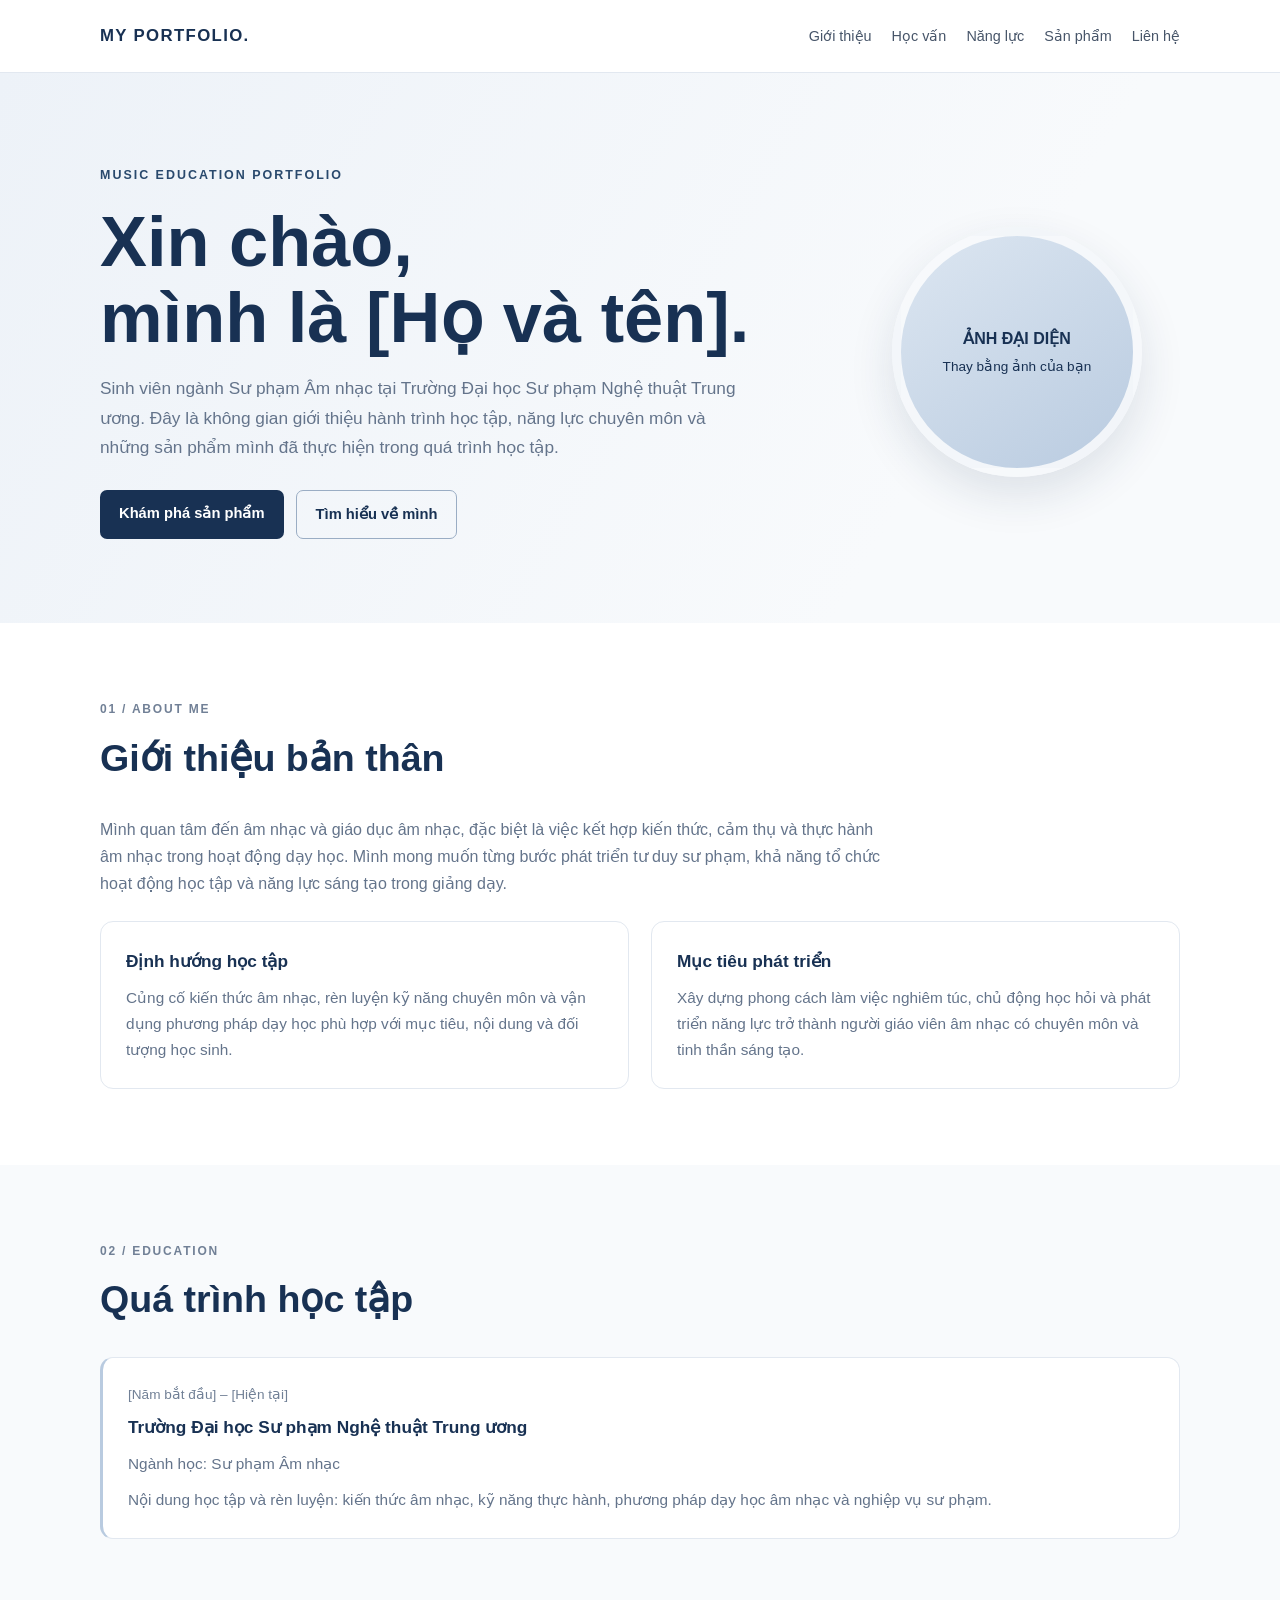
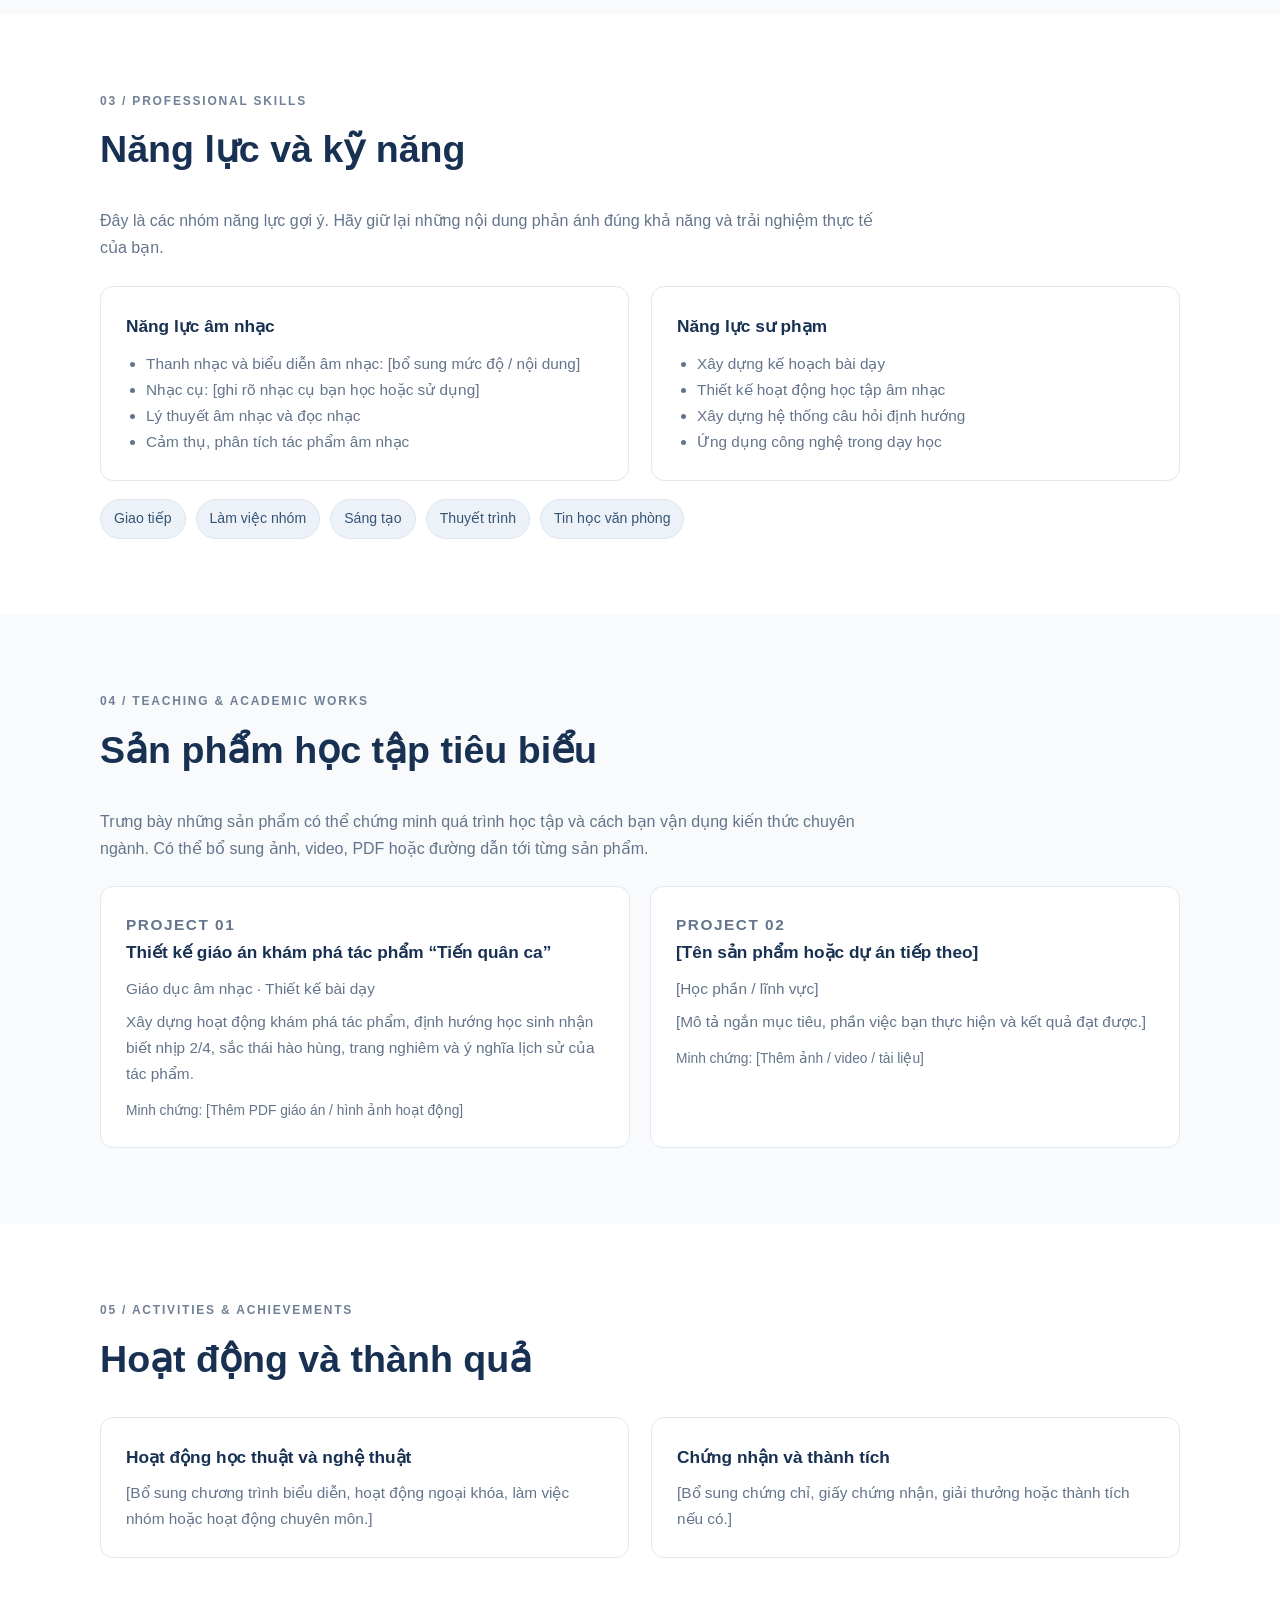
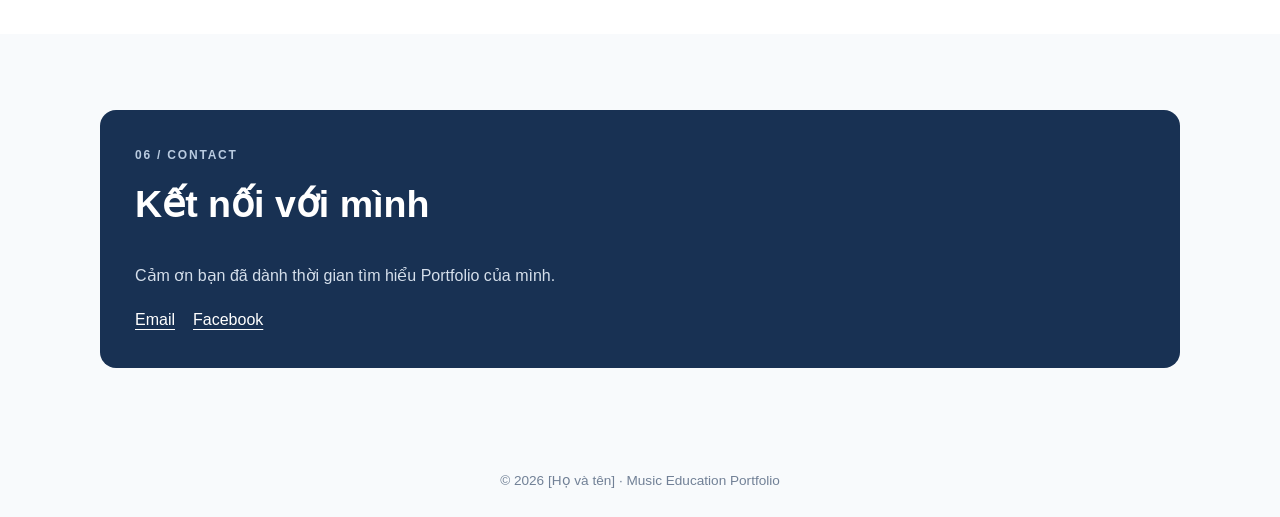
==== index.html @ 676acef5 "Rename index.html.html to index.html" ====
<!DOCTYPE html>
<html lang="vi">
<head>
  <meta charset="UTF-8">
  <meta name="viewport" content="width=device-width, initial-scale=1.0">
  <meta name="description" content="Portfolio học tập và năng lực chuyên môn ngành Sư phạm Âm nhạc.">
  <title>Portfolio | [Họ và tên]</title>
  <style>
    :root {
      --navy: #183153;
      --navy-2: #29496d;
      --ink: #263449;
      --muted: #64748b;
      --paper: #ffffff;
      --soft: #f1f5f9;
      --line: #e2e8f0;
      --accent: #b9cbe0;
    }
    * { box-sizing: border-box; margin: 0; padding: 0; }
    html { scroll-behavior: smooth; }
    body {
      font-family: Arial, Helvetica, sans-serif;
      color: var(--ink);
      background: #f8fafc;
      line-height: 1.7;
    }
    a { color: inherit; }
    .container { width: min(1080px, 88%); margin: 0 auto; }
    .site-header {
      position: sticky; top: 0; z-index: 10;
      background: rgba(255,255,255,.96);
      border-bottom: 1px solid var(--line);
      backdrop-filter: blur(10px);
    }
    .nav {
      min-height: 72px; display: flex; align-items: center;
      justify-content: space-between; gap: 20px;
    }
    .brand {
      color: var(--navy); font-size: 1.05rem; font-weight: 800;
      letter-spacing: .08em; text-decoration: none; white-space: nowrap;
    }
    .nav-links { display: flex; flex-wrap: wrap; gap: 20px; }
    .nav-links a {
      text-decoration: none; color: #475569; font-size: .9rem;
      transition: color .2s;
    }
    .nav-links a:hover { color: var(--navy); }
    .hero {
      background: linear-gradient(120deg, #edf2f8, #f8fafc 72%);
      padding: 92px 0 84px;
    }
    .hero-inner {
      display: grid; grid-template-columns: 1.5fr .7fr;
      align-items: center; gap: 55px;
    }
    .eyebrow {
      color: var(--navy-2); font-size: .78rem; font-weight: 800;
      letter-spacing: .16em; text-transform: uppercase;
    }
    h1 {
      color: var(--navy); font-size: clamp(2.5rem, 6vw, 4.4rem);
      line-height: 1.08; margin: 18px 0;
    }
    .hero-lead { max-width: 650px; color: var(--muted); font-size: 1.08rem; }
    .hero-actions { display: flex; flex-wrap: wrap; gap: 12px; margin-top: 28px; }
    .button {
      display: inline-block; padding: 11px 19px; border-radius: 7px;
      background: var(--navy); color: white; text-decoration: none;
      font-size: .92rem; font-weight: 700;
    }
    .button.secondary {
      background: transparent; color: var(--navy); border: 1px solid #9aadc4;
    }
    .photo-placeholder {
      width: min(250px, 100%); aspect-ratio: 1;
      border-radius: 50%; margin: auto; display: grid; place-items: center;
      background: linear-gradient(145deg, #dce6f1, #b9cbe0);
      color: var(--navy); border: 9px solid rgba(255,255,255,.8);
      box-shadow: 0 18px 45px rgba(24,49,83,.12);
      text-align: center; padding: 25px; font-weight: 700;
    }
    .photo-placeholder span { font-size: .85rem; font-weight: 500; }
    section { padding: 76px 0; scroll-margin-top: 78px; }
    section:nth-of-type(even) { background: #fff; }
    .section-kicker {
      color: #718096; font-size: .75rem; font-weight: 800;
      letter-spacing: .15em; text-transform: uppercase;
    }
    h2 { color: var(--navy); font-size: clamp(1.8rem, 4vw, 2.35rem); margin: 7px 0 25px; }
    .intro { max-width: 780px; color: var(--muted); }
    .two-col { display: grid; grid-template-columns: 1fr 1fr; gap: 22px; }
    .card {
      background: var(--paper); border: 1px solid var(--line);
      border-radius: 13px; padding: 25px;
    }
    .card h3 { color: var(--navy); margin-bottom: 8px; font-size: 1.08rem; }
    .card p, .card li { color: var(--muted); font-size: .96rem; }
    .card ul { padding-left: 20px; margin-top: 10px; }
    .school { margin-top: 25px; border-left: 3px solid var(--accent); }
    .school .period { color: #718096; font-size: .85rem; margin-bottom: 7px; }
    .tags { display: flex; flex-wrap: wrap; gap: 10px; margin-top: 18px; }
    .tag {
      background: #edf2f8; color: #345477; border: 1px solid #dce6f1;
      border-radius: 30px; padding: 7px 13px; font-size: .88rem;
    }
    .project-grid { display: grid; grid-template-columns: repeat(2, 1fr); gap: 20px; }
    .project-number { color: #8ba2bd; font-weight: 800; letter-spacing: .1em; font-size: .8rem; }
    .project-type { color: #718096; font-size: .82rem; margin: 7px 0; }
    .project-note { margin-top: 12px; font-size: .86rem !important; }
    .contact-box {
      background: var(--navy); color: white; border-radius: 16px;
      padding: 35px;
    }
    .contact-box h2 { color: white; }
    .contact-box p { color: #d5dfeb; }
    .contact-links { display: flex; flex-wrap: wrap; gap: 18px; margin-top: 17px; }
    .contact-links a { color: white; text-decoration: underline; text-underline-offset: 4px; }
    footer { padding: 25px 0; text-align: center; color: #718096; font-size: .85rem; }
    @media (max-width: 760px) {
      .nav { padding: 15px 0; align-items: flex-start; flex-direction: column; }
      .nav-links { gap: 10px 16px; }
      .hero { padding: 65px 0; }
      .hero-inner { grid-template-columns: 1fr; text-align: center; gap: 35px; }
      .hero-lead { margin: auto; }
      .hero-actions { justify-content: center; }
      .two-col, .project-grid { grid-template-columns: 1fr; }
      section { padding: 58px 0; }
    }
  </style>
</head>
<body>

<header class="site-header">
  <nav class="nav container" aria-label="Điều hướng chính">
    <a class="brand" href="#home">MY PORTFOLIO.</a>
    <div class="nav-links">
      <a href="#about">Giới thiệu</a>
      <a href="#education">Học vấn</a>
      <a href="#skills">Năng lực</a>
      <a href="#teaching">Sản phẩm</a>
      <a href="#contact">Liên hệ</a>
    </div>
  </nav>
</header>

<main>
  <section class="hero" id="home">
    <div class="hero-inner container">
      <div>
        <p class="eyebrow">Music Education Portfolio</p>
        <h1>Xin chào,<br>mình là [Họ và tên].</h1>
        <p class="hero-lead">
          Sinh viên ngành Sư phạm Âm nhạc tại Trường Đại học Sư phạm Nghệ thuật Trung ương.
          Đây là không gian giới thiệu hành trình học tập, năng lực chuyên môn và những sản phẩm
          mình đã thực hiện trong quá trình học tập.
        </p>
        <div class="hero-actions">
          <a class="button" href="#teaching">Khám phá sản phẩm</a>
          <a class="button secondary" href="#about">Tìm hiểu về mình</a>
        </div>
      </div>
      <div class="photo-placeholder">
        <div>ẢNH ĐẠI DIỆN<br><span>Thay bằng ảnh của bạn</span></div>
      </div>
    </div>
  </section>

  <section id="about">
    <div class="container">
      <p class="section-kicker">01 / About me</p>
      <h2>Giới thiệu bản thân</h2>
      <p class="intro">
        Mình quan tâm đến âm nhạc và giáo dục âm nhạc, đặc biệt là việc kết hợp kiến thức,
        cảm thụ và thực hành âm nhạc trong hoạt động dạy học. Mình mong muốn từng bước phát triển
        tư duy sư phạm, khả năng tổ chức hoạt động học tập và năng lực sáng tạo trong giảng dạy.
      </p>
      <div class="two-col" style="margin-top:24px">
        <article class="card">
          <h3>Định hướng học tập</h3>
          <p>
            Củng cố kiến thức âm nhạc, rèn luyện kỹ năng chuyên môn và vận dụng phương pháp
            dạy học phù hợp với mục tiêu, nội dung và đối tượng học sinh.
          </p>
        </article>
        <article class="card">
          <h3>Mục tiêu phát triển</h3>
          <p>
            Xây dựng phong cách làm việc nghiêm túc, chủ động học hỏi và phát triển năng lực
            trở thành người giáo viên âm nhạc có chuyên môn và tinh thần sáng tạo.
          </p>
        </article>
      </div>
    </div>
  </section>

  <section id="education">
    <div class="container">
      <p class="section-kicker">02 / Education</p>
      <h2>Quá trình học tập</h2>
      <article class="card school">
        <p class="period">[Năm bắt đầu] – [Hiện tại]</p>
        <h3>Trường Đại học Sư phạm Nghệ thuật Trung ương</h3>
        <p>Ngành học: Sư phạm Âm nhạc</p>
        <p style="margin-top:10px">
          Nội dung học tập và rèn luyện: kiến thức âm nhạc, kỹ năng thực hành,
          phương pháp dạy học âm nhạc và nghiệp vụ sư phạm.
        </p>
      </article>
    </div>
  </section>

  <section id="skills">
    <div class="container">
      <p class="section-kicker">03 / Professional skills</p>
      <h2>Năng lực và kỹ năng</h2>
      <p class="intro">
        Đây là các nhóm năng lực gợi ý. Hãy giữ lại những nội dung phản ánh đúng khả năng
        và trải nghiệm thực tế của bạn.
      </p>
      <div class="two-col" style="margin-top:24px">
        <article class="card">
          <h3>Năng lực âm nhạc</h3>
          <ul>
            <li>Thanh nhạc và biểu diễn âm nhạc: [bổ sung mức độ / nội dung]</li>
            <li>Nhạc cụ: [ghi rõ nhạc cụ bạn học hoặc sử dụng]</li>
            <li>Lý thuyết âm nhạc và đọc nhạc</li>
            <li>Cảm thụ, phân tích tác phẩm âm nhạc</li>
          </ul>
        </article>
        <article class="card">
          <h3>Năng lực sư phạm</h3>
          <ul>
            <li>Xây dựng kế hoạch bài dạy</li>
            <li>Thiết kế hoạt động học tập âm nhạc</li>
            <li>Xây dựng hệ thống câu hỏi định hướng</li>
            <li>Ứng dụng công nghệ trong dạy học</li>
          </ul>
        </article>
      </div>
      <div class="tags" aria-label="Kỹ năng bổ trợ">
        <span class="tag">Giao tiếp</span>
        <span class="tag">Làm việc nhóm</span>
        <span class="tag">Sáng tạo</span>
        <span class="tag">Thuyết trình</span>
        <span class="tag">Tin học văn phòng</span>
      </div>
    </div>
  </section>

  <section id="teaching">
    <div class="container">
      <p class="section-kicker">04 / Teaching & academic works</p>
      <h2>Sản phẩm học tập tiêu biểu</h2>
      <p class="intro">
        Trưng bày những sản phẩm có thể chứng minh quá trình học tập và cách bạn vận dụng
        kiến thức chuyên ngành. Có thể bổ sung ảnh, video, PDF hoặc đường dẫn tới từng sản phẩm.
      </p>
      <div class="project-grid" style="margin-top:24px">
        <article class="card">
          <p class="project-number">PROJECT 01</p>
          <h3>Thiết kế giáo án khám phá tác phẩm “Tiến quân ca”</h3>
          <p class="project-type">Giáo dục âm nhạc · Thiết kế bài dạy</p>
          <p>
            Xây dựng hoạt động khám phá tác phẩm, định hướng học sinh nhận biết nhịp 2/4,
            sắc thái hào hùng, trang nghiêm và ý nghĩa lịch sử của tác phẩm.
          </p>
          <p class="project-note">Minh chứng: [Thêm PDF giáo án / hình ảnh hoạt động]</p>
        </article>
        <article class="card">
          <p class="project-number">PROJECT 02</p>
          <h3>[Tên sản phẩm hoặc dự án tiếp theo]</h3>
          <p class="project-type">[Học phần / lĩnh vực]</p>
          <p>
            [Mô tả ngắn mục tiêu, phần việc bạn thực hiện và kết quả đạt được.]
          </p>
          <p class="project-note">Minh chứng: [Thêm ảnh / video / tài liệu]</p>
        </article>
      </div>
    </div>
  </section>

  <section id="activities">
    <div class="container">
      <p class="section-kicker">05 / Activities & achievements</p>
      <h2>Hoạt động và thành quả</h2>
      <div class="two-col">
        <article class="card">
          <h3>Hoạt động học thuật và nghệ thuật</h3>
          <p>[Bổ sung chương trình biểu diễn, hoạt động ngoại khóa, làm việc nhóm hoặc hoạt động chuyên môn.]</p>
        </article>
        <article class="card">
          <h3>Chứng nhận và thành tích</h3>
          <p>[Bổ sung chứng chỉ, giấy chứng nhận, giải thưởng hoặc thành tích nếu có.]</p>
        </article>
      </div>
    </div>
  </section>

  <section id="contact">
    <div class="container">
      <div class="contact-box">
        <p class="section-kicker" style="color:#b9cbe0">06 / Contact</p>
        <h2>Kết nối với mình</h2>
        <p>Cảm ơn bạn đã dành thời gian tìm hiểu Portfolio của mình.</p>
        <div class="contact-links">
          <a href="mailto:[email-cua-ban]">Email</a>
          <a href="[duong-dan-facebook]" target="_blank" rel="noopener noreferrer">Facebook</a>
        </div>
      </div>
    </div>
  </section>
</main>

<footer>
  © 2026 [Họ và tên] · Music Education Portfolio
</footer>

</body>
</html>
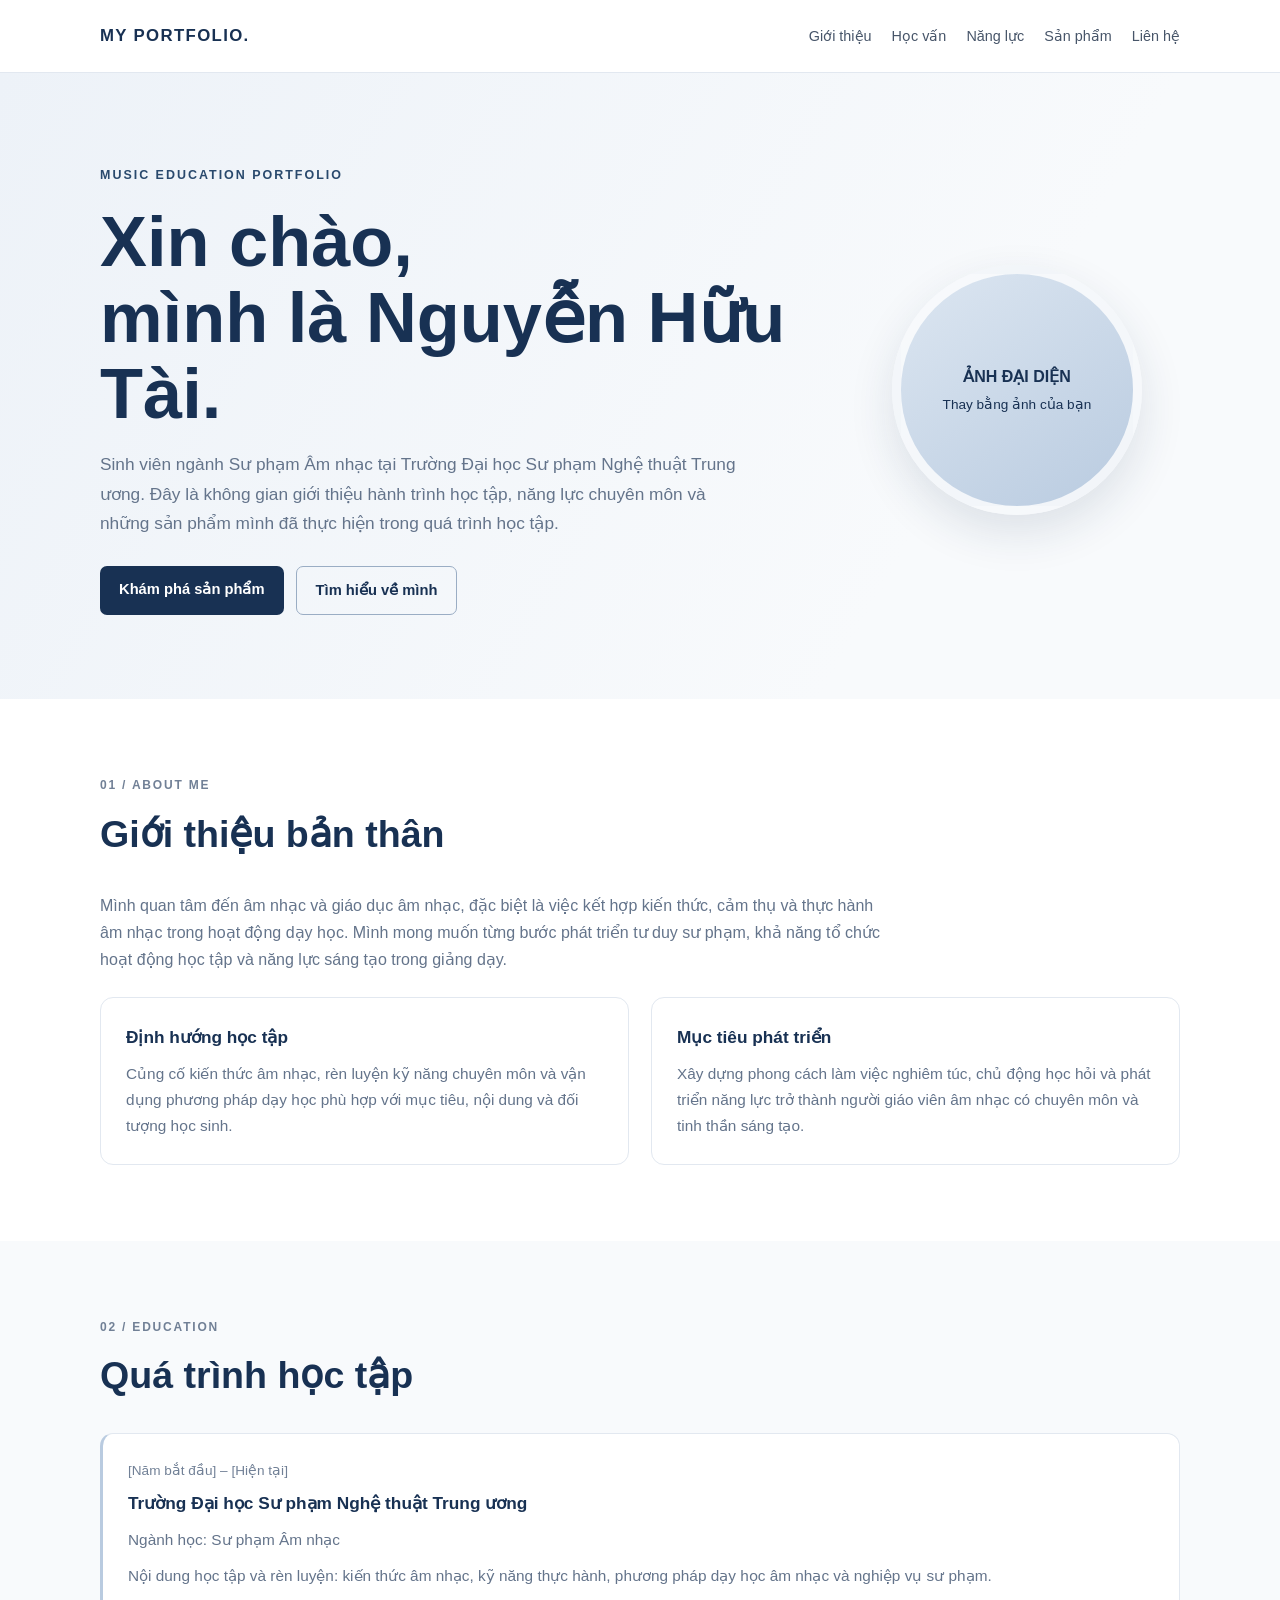
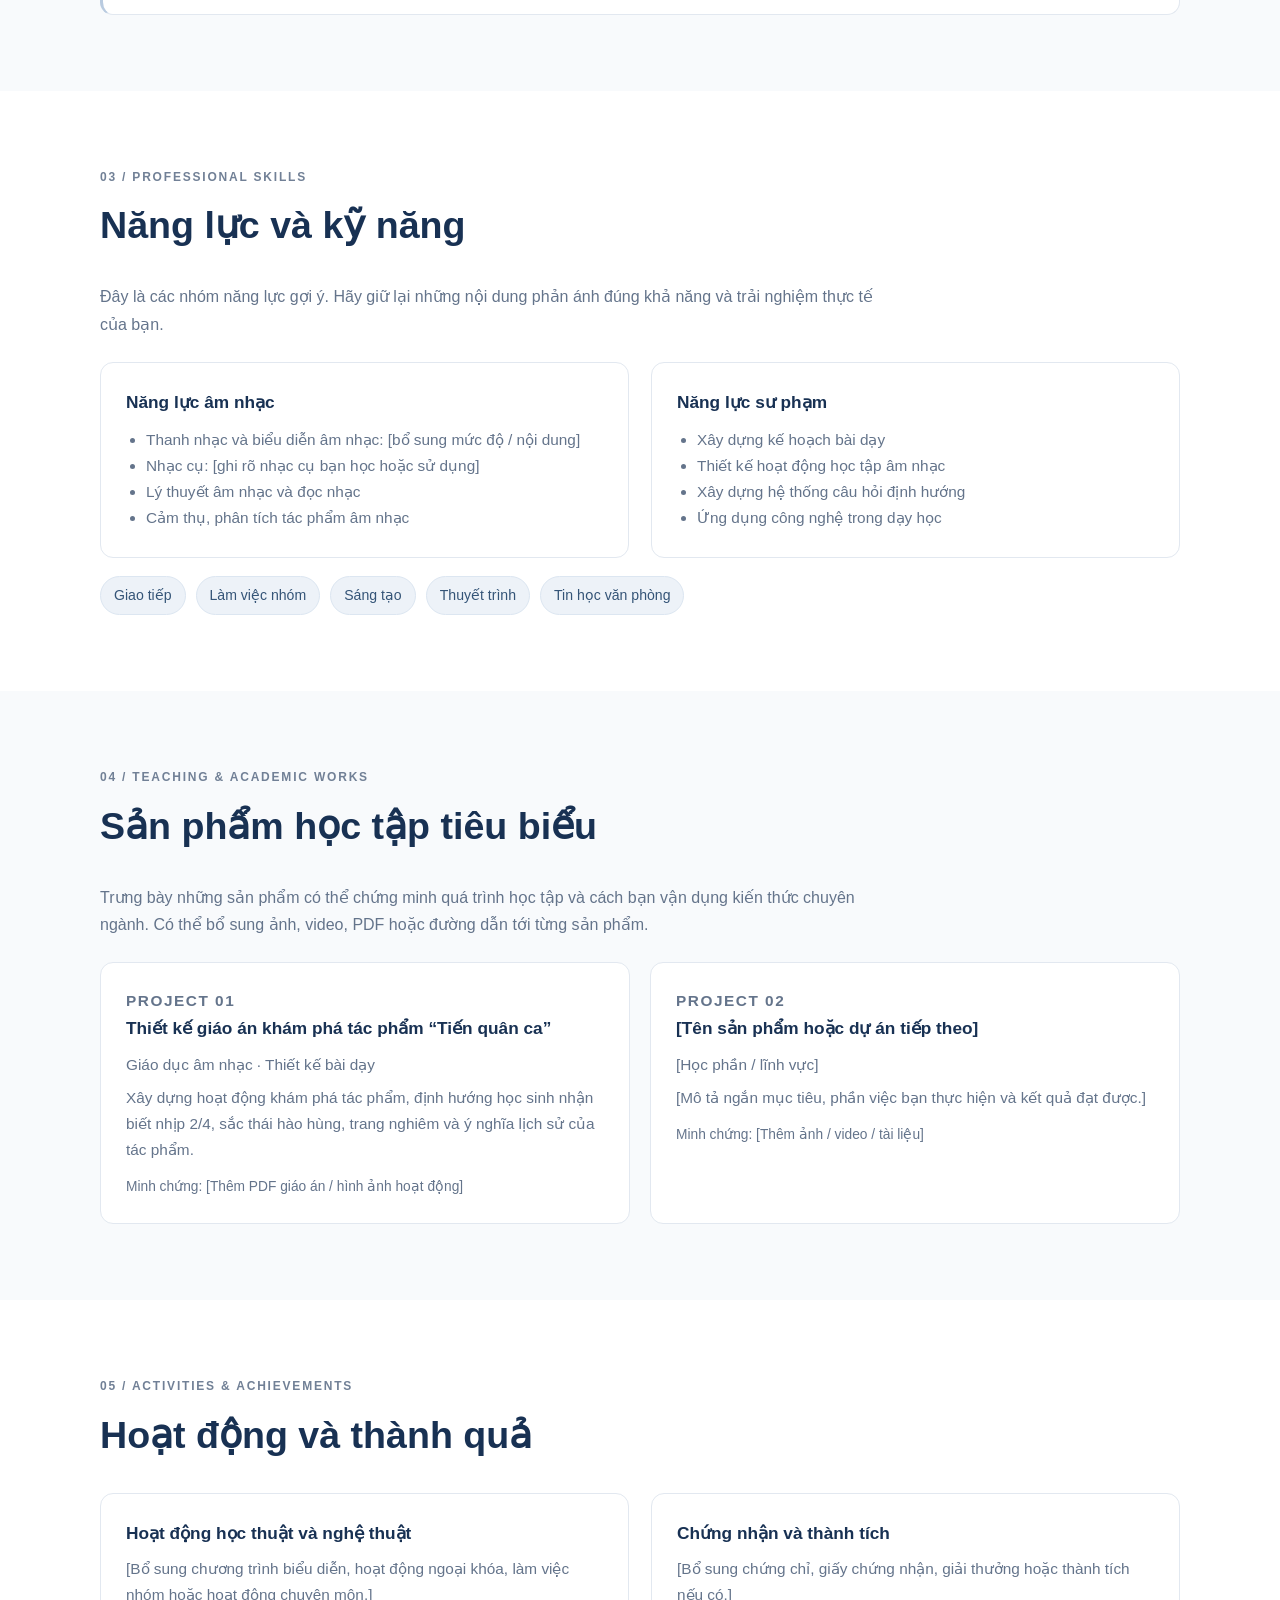
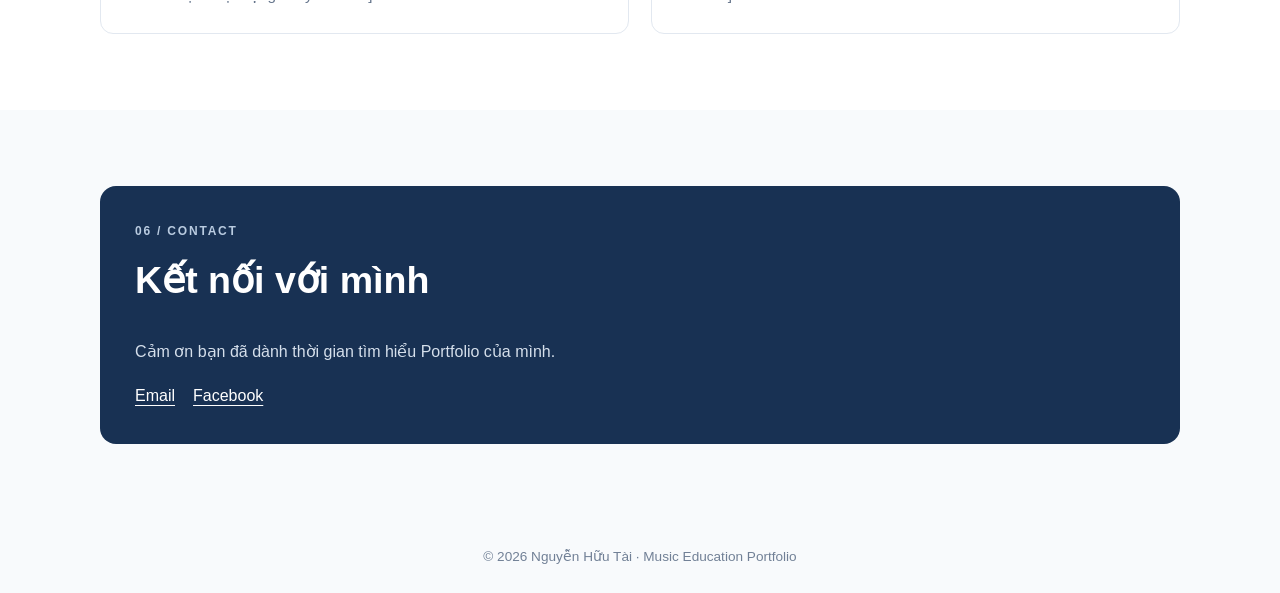
==== commit 68457251: "Cập nhật họ tên Portfolio." ====
--- a/index.html
+++ b/index.html
@@ -4,7 +4,7 @@
   <meta charset="UTF-8">
   <meta name="viewport" content="width=device-width, initial-scale=1.0">
   <meta name="description" content="Portfolio học tập và năng lực chuyên môn ngành Sư phạm Âm nhạc.">
-  <title>Portfolio | [Họ và tên]</title>
+  <title>Portfolio | Nguyễn Hữu Tài</title>
   <style>
     :root {
       --navy: #183153;
@@ -149,7 +149,7 @@
     <div class="hero-inner container">
       <div>
         <p class="eyebrow">Music Education Portfolio</p>
-        <h1>Xin chào,<br>mình là [Họ và tên].</h1>
+        <h1>Xin chào,<br>mình là Nguyễn Hữu Tài.</h1>
         <p class="hero-lead">
           Sinh viên ngành Sư phạm Âm nhạc tại Trường Đại học Sư phạm Nghệ thuật Trung ương.
           Đây là không gian giới thiệu hành trình học tập, năng lực chuyên môn và những sản phẩm
@@ -313,7 +313,7 @@
 </main>
 
 <footer>
-  © 2026 [Họ và tên] · Music Education Portfolio
+  © 2026 Nguyễn Hữu Tài · Music Education Portfolio
 </footer>
 
 </body>
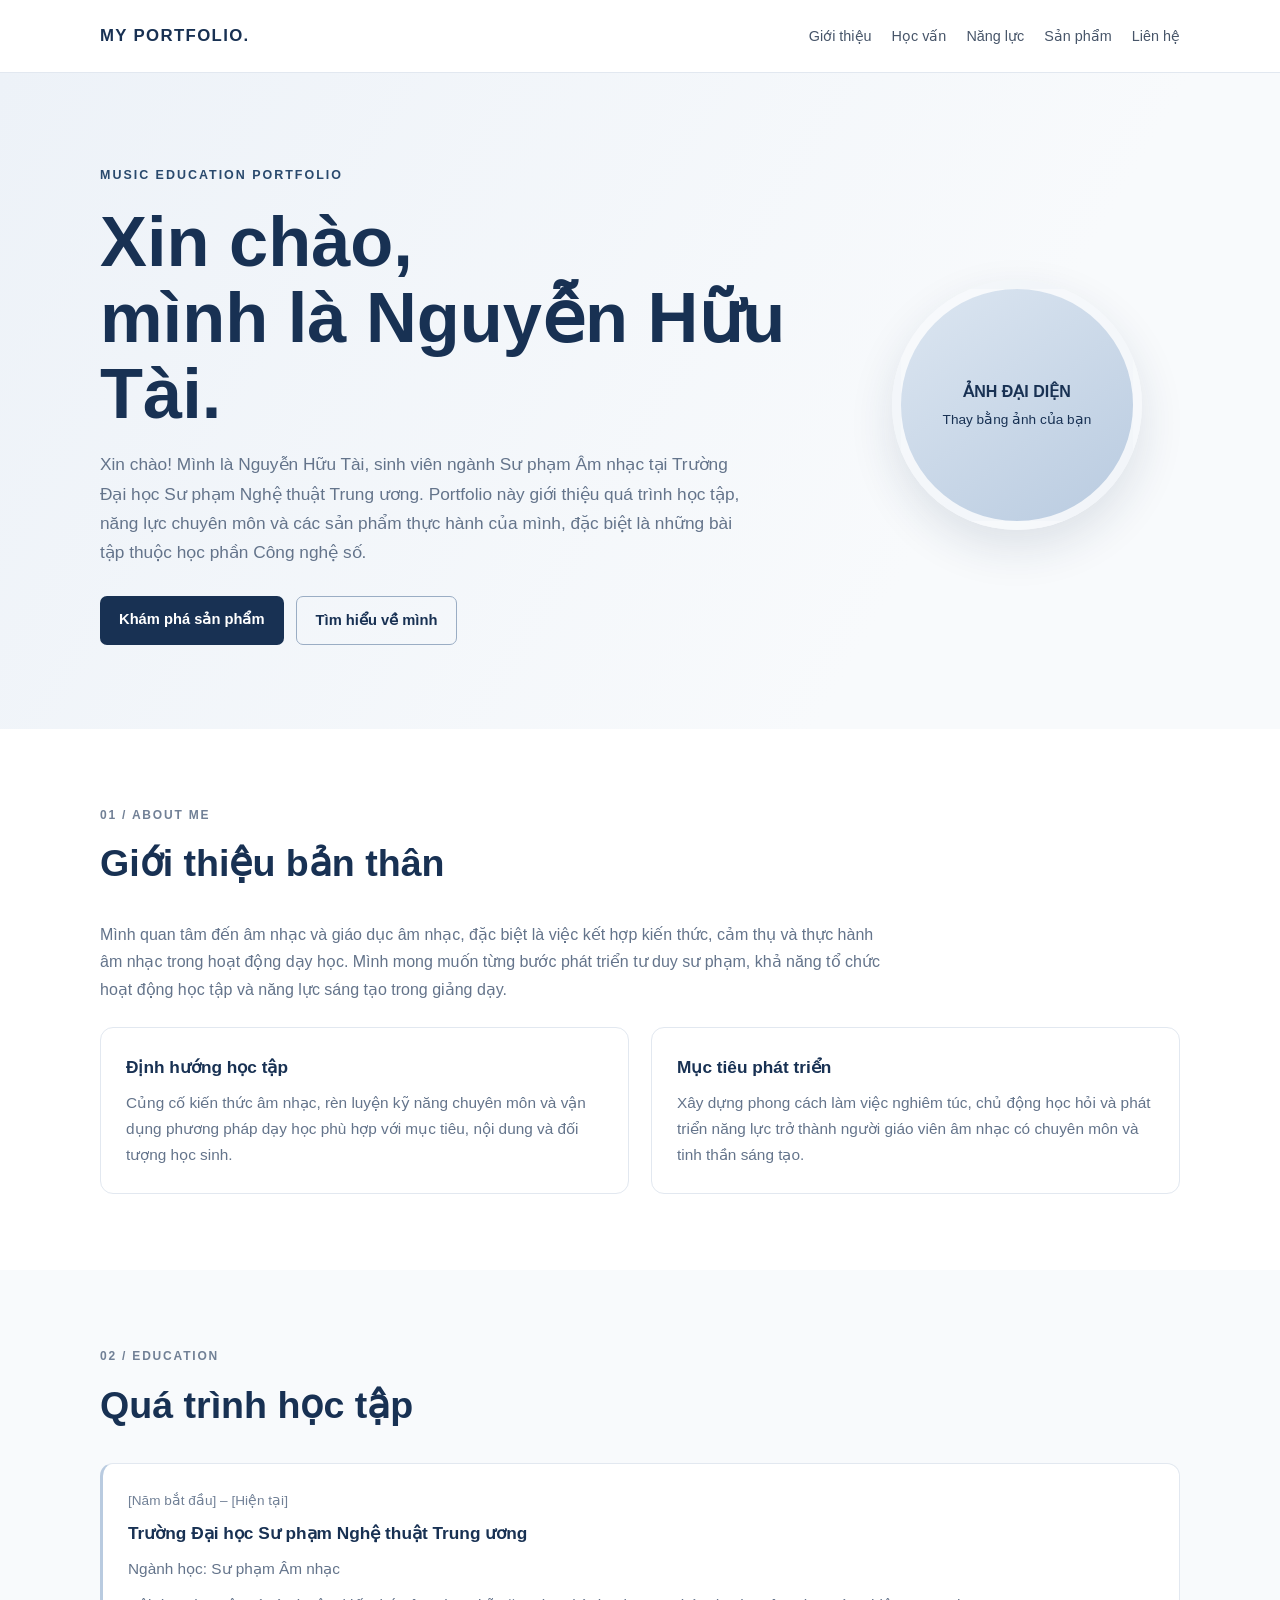
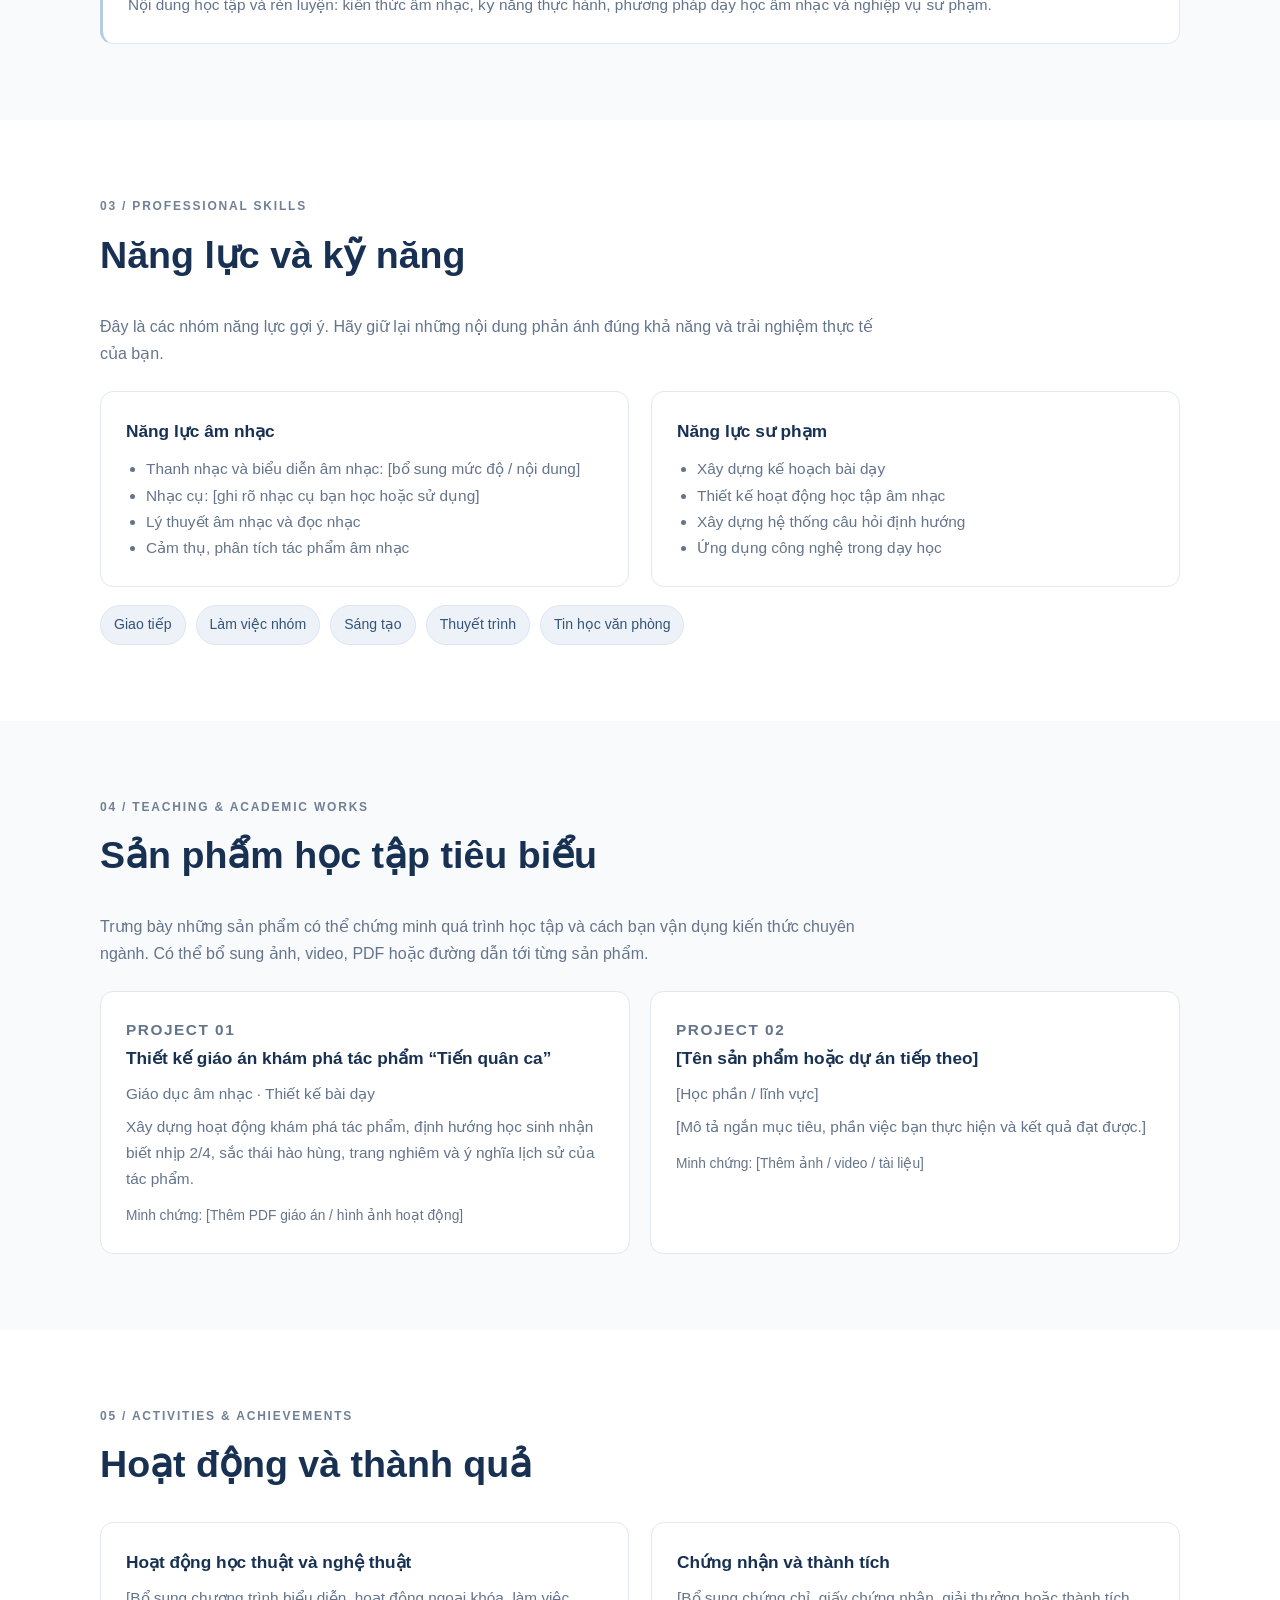
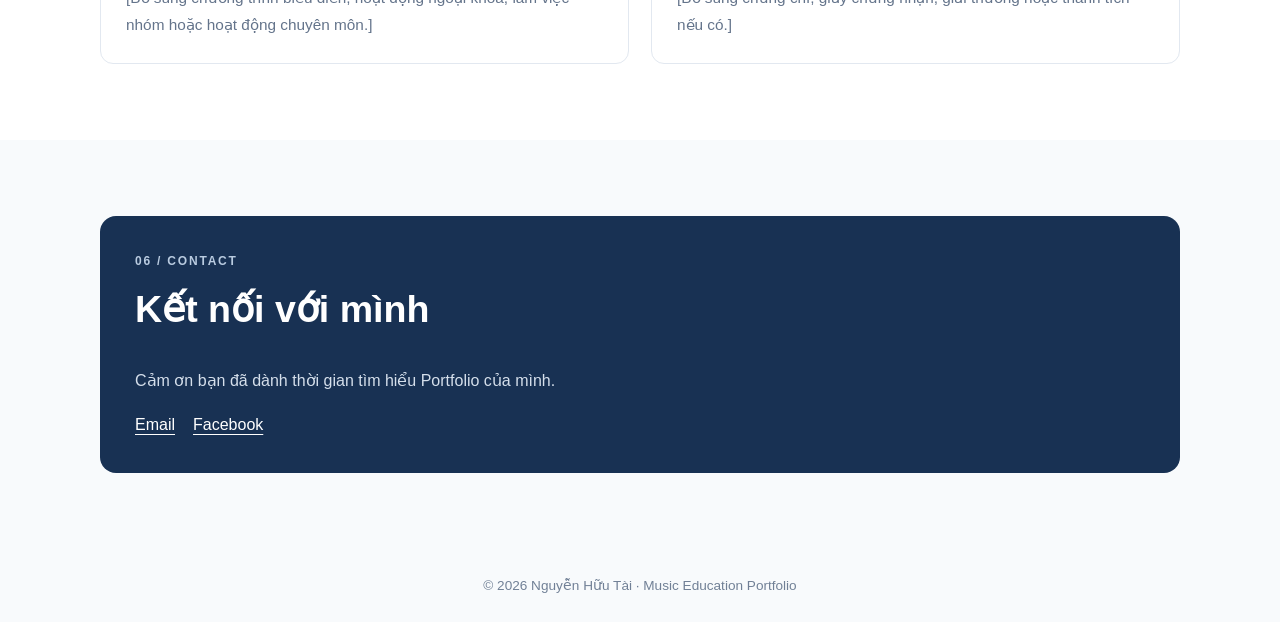
==== commit 8e51778d: "Cập nhật giới thiệu Portfolio" ====
--- a/index.html
+++ b/index.html
@@ -151,9 +151,12 @@
         <p class="eyebrow">Music Education Portfolio</p>
         <h1>Xin chào,<br>mình là Nguyễn Hữu Tài.</h1>
         <p class="hero-lead">
-          Sinh viên ngành Sư phạm Âm nhạc tại Trường Đại học Sư phạm Nghệ thuật Trung ương.
-          Đây là không gian giới thiệu hành trình học tập, năng lực chuyên môn và những sản phẩm
-          mình đã thực hiện trong quá trình học tập.
+           Xin chào! Mình là Nguyễn Hữu Tài, sinh viên ngành
+  Sư phạm Âm nhạc tại Trường Đại học Sư phạm
+  Nghệ thuật Trung ương. Portfolio này giới thiệu
+  quá trình học tập, năng lực chuyên môn và các
+  sản phẩm thực hành của mình, đặc biệt là những
+  bài tập thuộc học phần Công nghệ số.
         </p>
         <div class="hero-actions">
           <a class="button" href="#teaching">Khám phá sản phẩm</a>
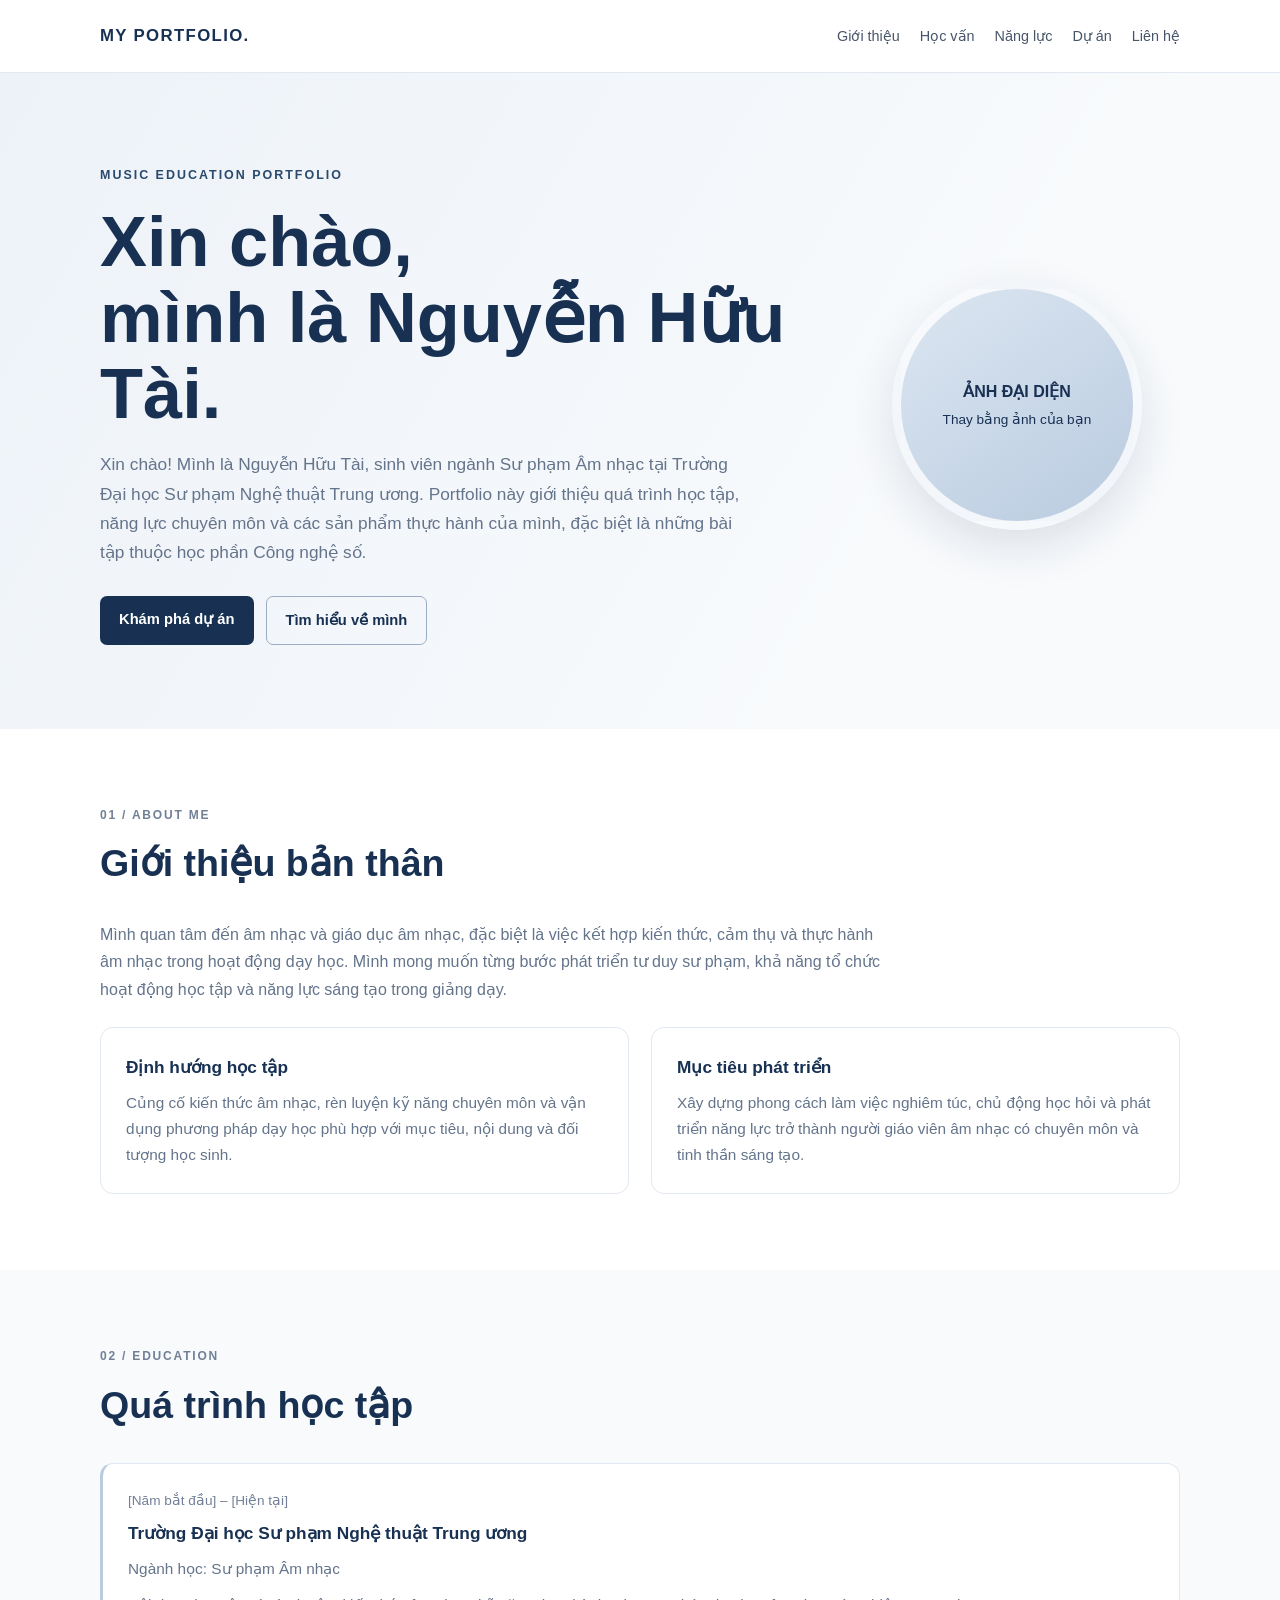
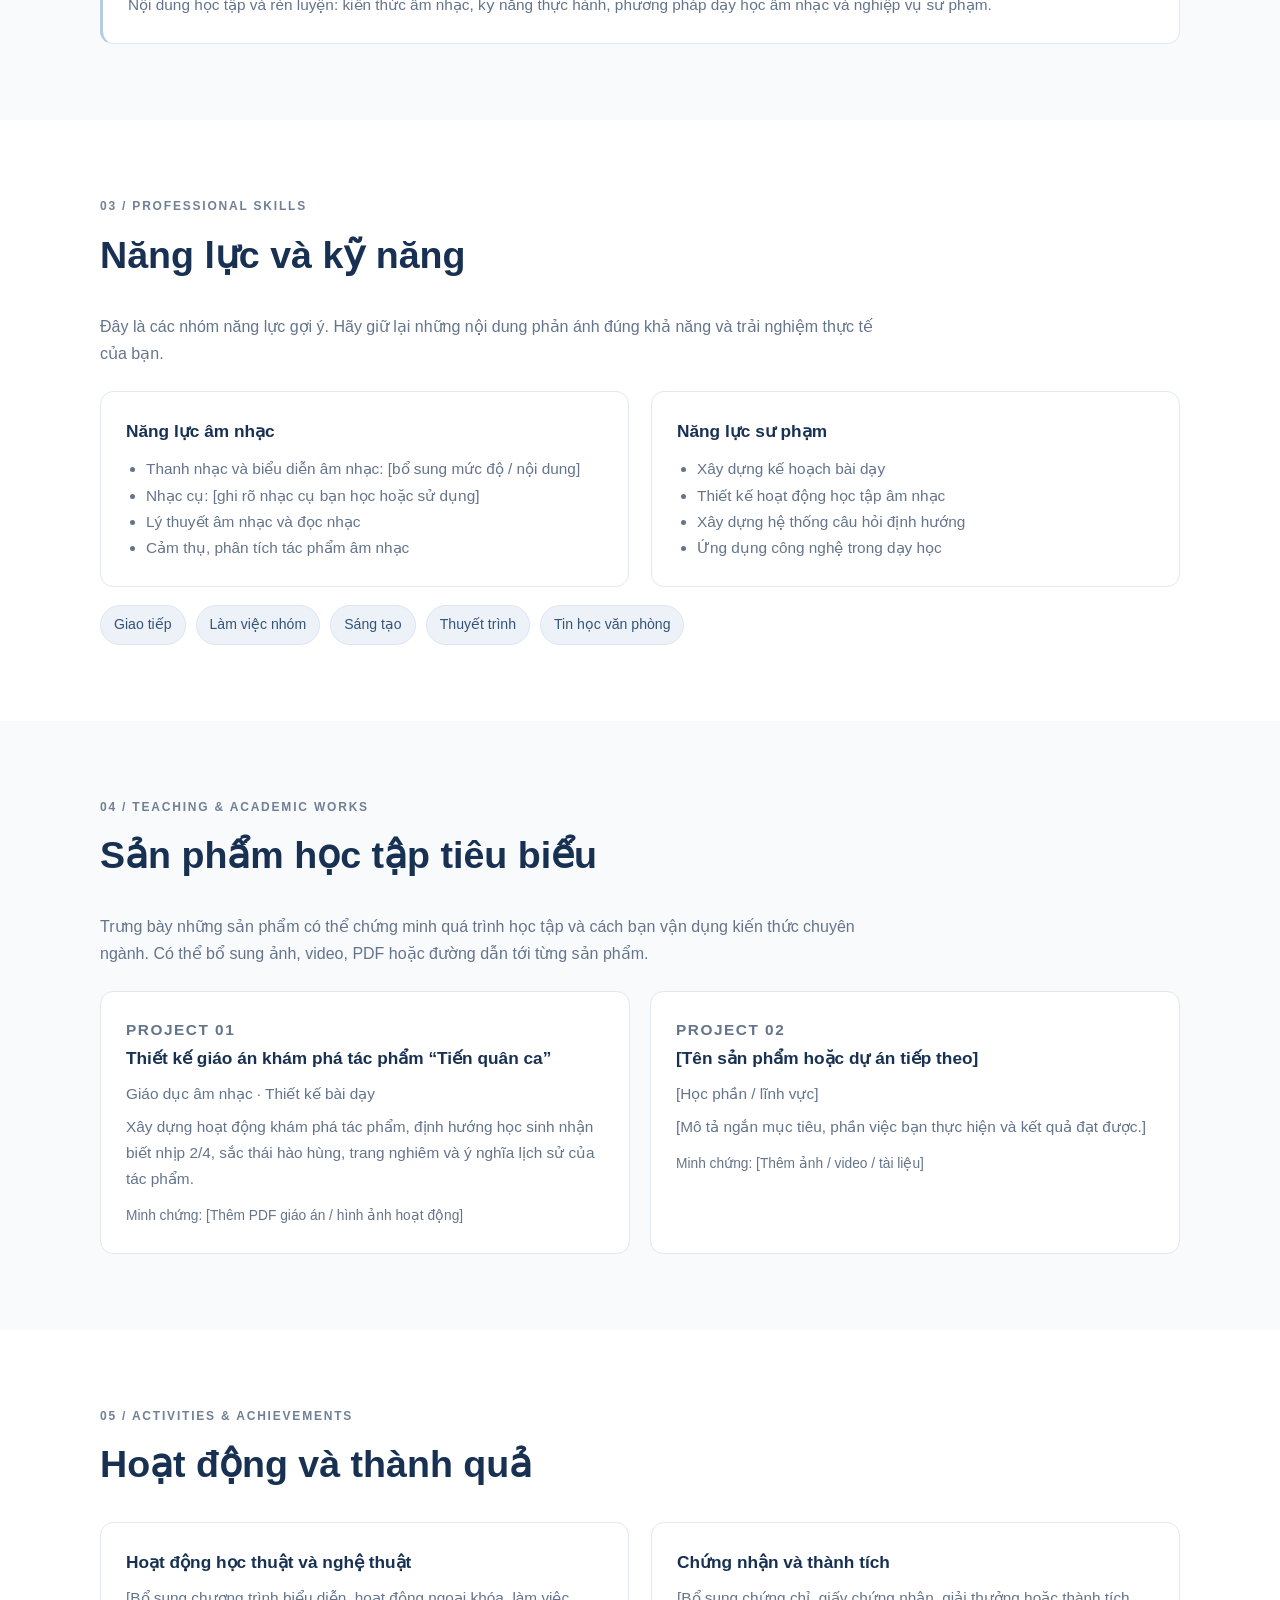
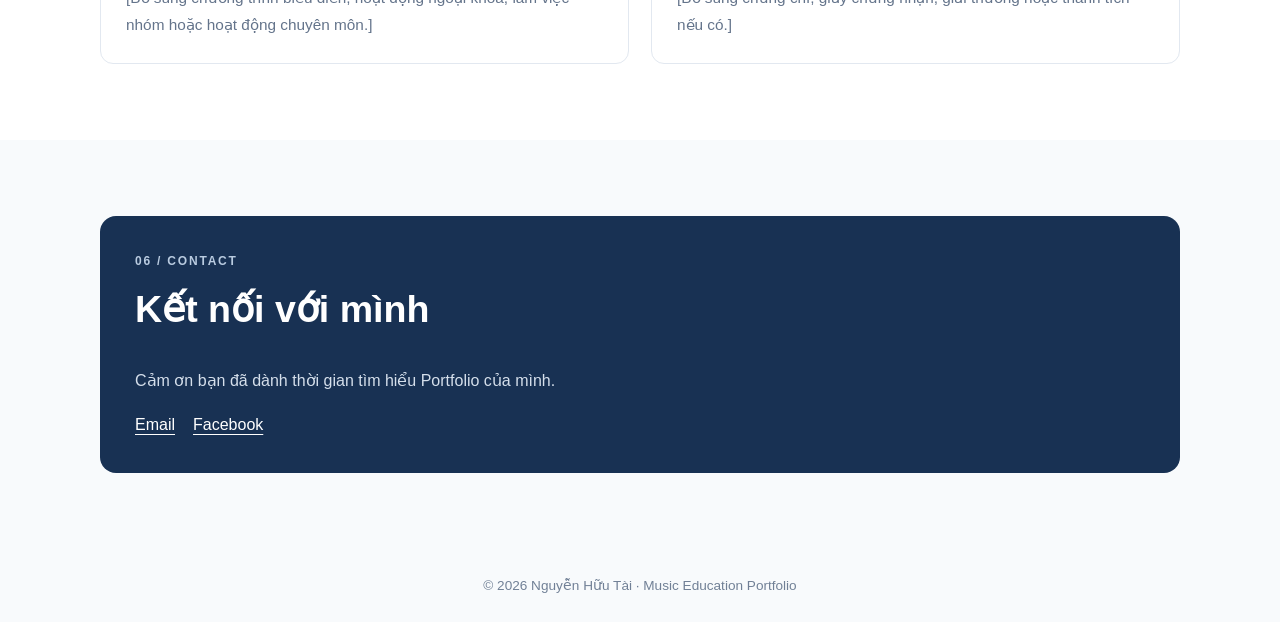
==== commit cc7cc6e4: "Liên kết trang chủ với dự án" ====
--- a/index.html
+++ b/index.html
@@ -138,7 +138,7 @@
       <a href="#about">Giới thiệu</a>
       <a href="#education">Học vấn</a>
       <a href="#skills">Năng lực</a>
-      <a href="#teaching">Sản phẩm</a>
+      <a href="du-an.html">Dự án</a>
       <a href="#contact">Liên hệ</a>
     </div>
   </nav>
@@ -159,7 +159,7 @@
   bài tập thuộc học phần Công nghệ số.
         </p>
         <div class="hero-actions">
-          <a class="button" href="#teaching">Khám phá sản phẩm</a>
+          <a class="button" href="du-an.html">Khám phá dự án</a>
           <a class="button secondary" href="#about">Tìm hiểu về mình</a>
         </div>
       </div>
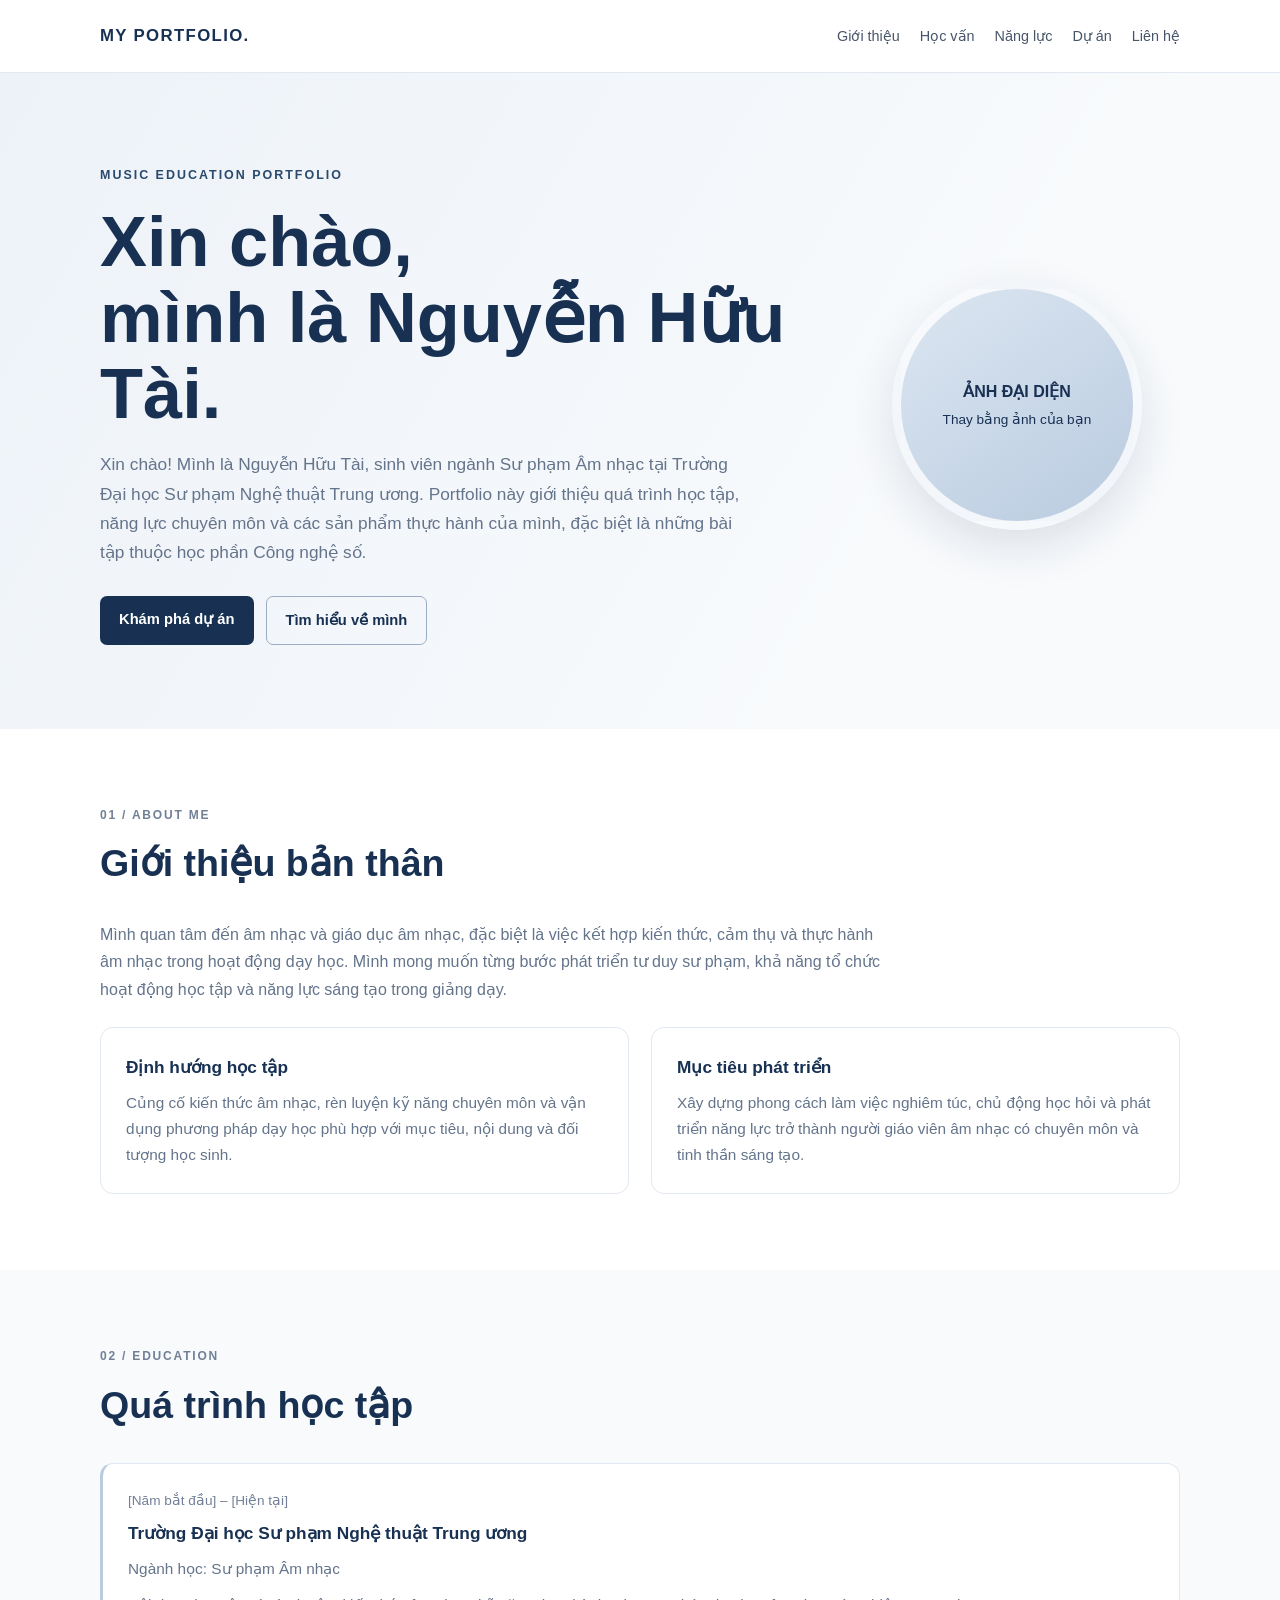
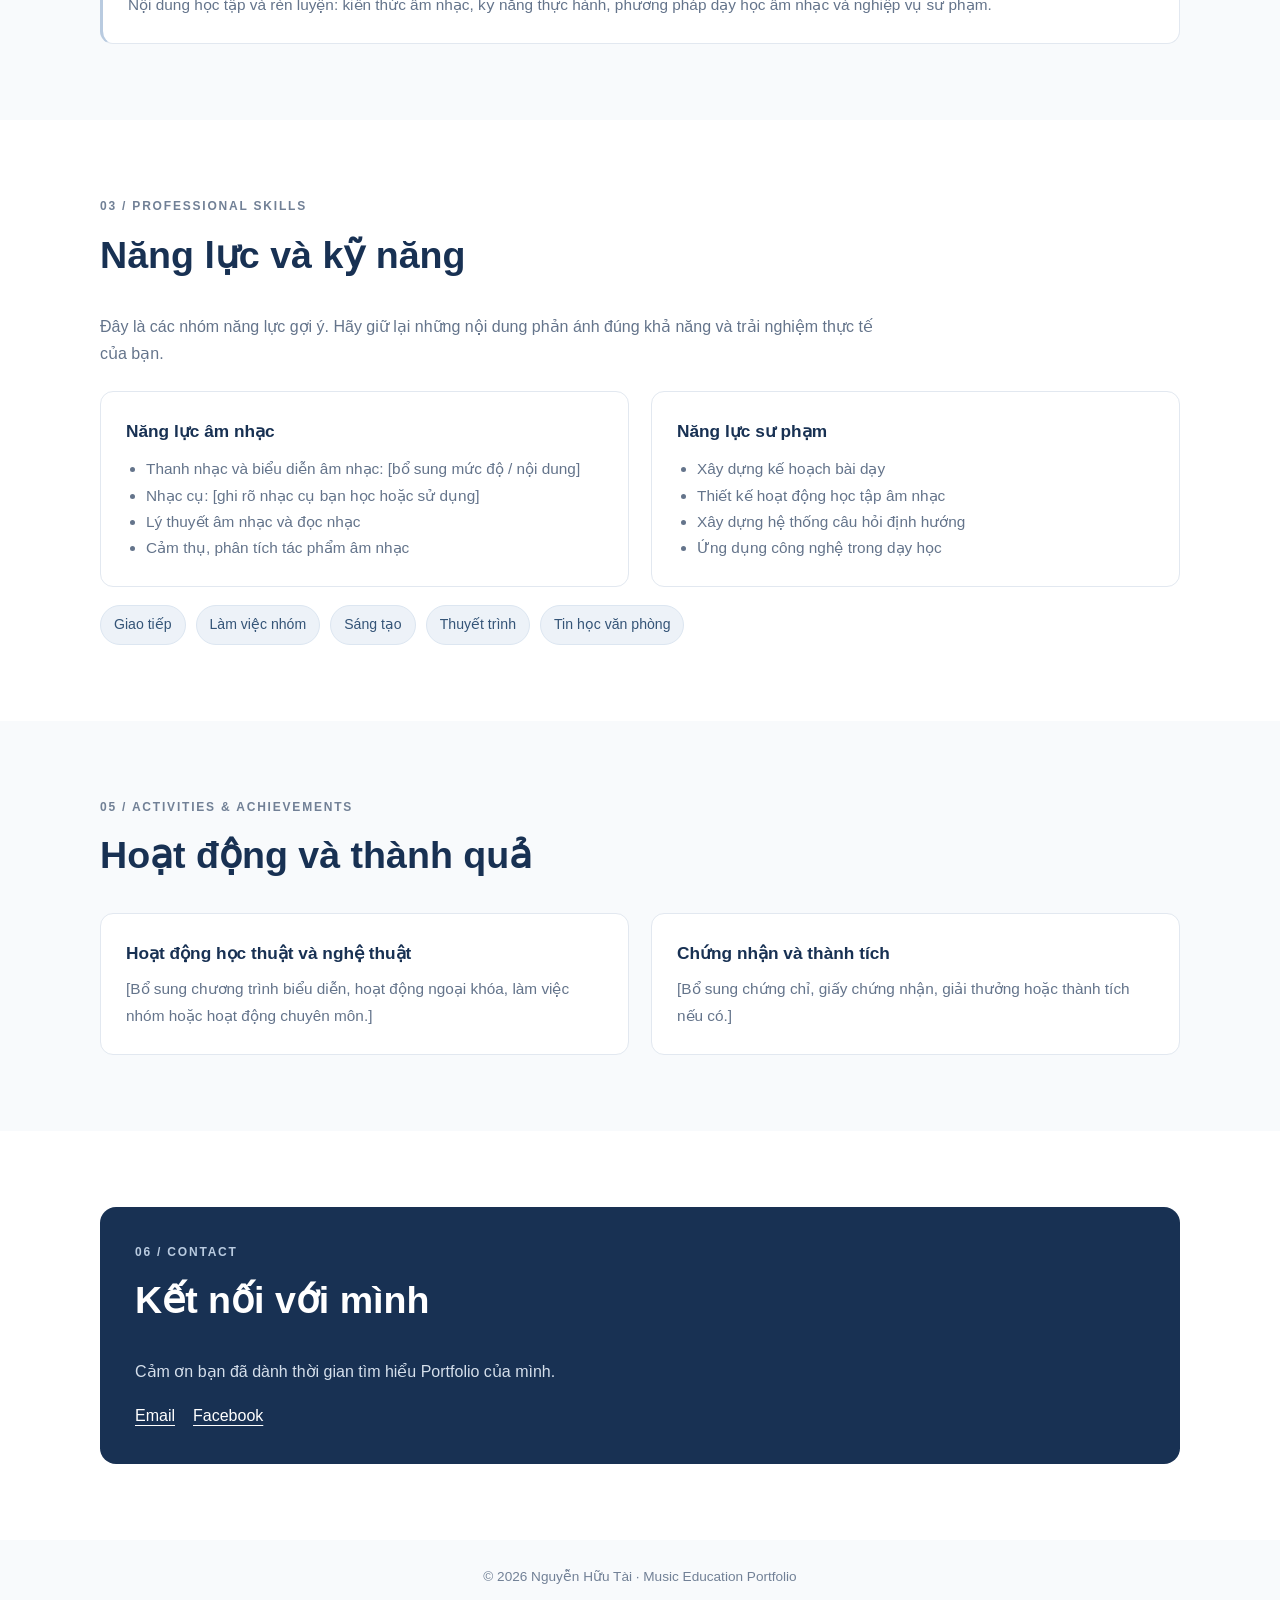
==== commit 28e5e3ed: "Xóa phần sản phẩm mẫu khỏi Portfolio" ====
--- a/index.html
+++ b/index.html
@@ -251,37 +251,7 @@
     </div>
   </section>
 
-  <section id="teaching">
-    <div class="container">
-      <p class="section-kicker">04 / Teaching & academic works</p>
-      <h2>Sản phẩm học tập tiêu biểu</h2>
-      <p class="intro">
-        Trưng bày những sản phẩm có thể chứng minh quá trình học tập và cách bạn vận dụng
-        kiến thức chuyên ngành. Có thể bổ sung ảnh, video, PDF hoặc đường dẫn tới từng sản phẩm.
-      </p>
-      <div class="project-grid" style="margin-top:24px">
-        <article class="card">
-          <p class="project-number">PROJECT 01</p>
-          <h3>Thiết kế giáo án khám phá tác phẩm “Tiến quân ca”</h3>
-          <p class="project-type">Giáo dục âm nhạc · Thiết kế bài dạy</p>
-          <p>
-            Xây dựng hoạt động khám phá tác phẩm, định hướng học sinh nhận biết nhịp 2/4,
-            sắc thái hào hùng, trang nghiêm và ý nghĩa lịch sử của tác phẩm.
-          </p>
-          <p class="project-note">Minh chứng: [Thêm PDF giáo án / hình ảnh hoạt động]</p>
-        </article>
-        <article class="card">
-          <p class="project-number">PROJECT 02</p>
-          <h3>[Tên sản phẩm hoặc dự án tiếp theo]</h3>
-          <p class="project-type">[Học phần / lĩnh vực]</p>
-          <p>
-            [Mô tả ngắn mục tiêu, phần việc bạn thực hiện và kết quả đạt được.]
-          </p>
-          <p class="project-note">Minh chứng: [Thêm ảnh / video / tài liệu]</p>
-        </article>
-      </div>
-    </div>
-  </section>
+ 
 
   <section id="activities">
     <div class="container">
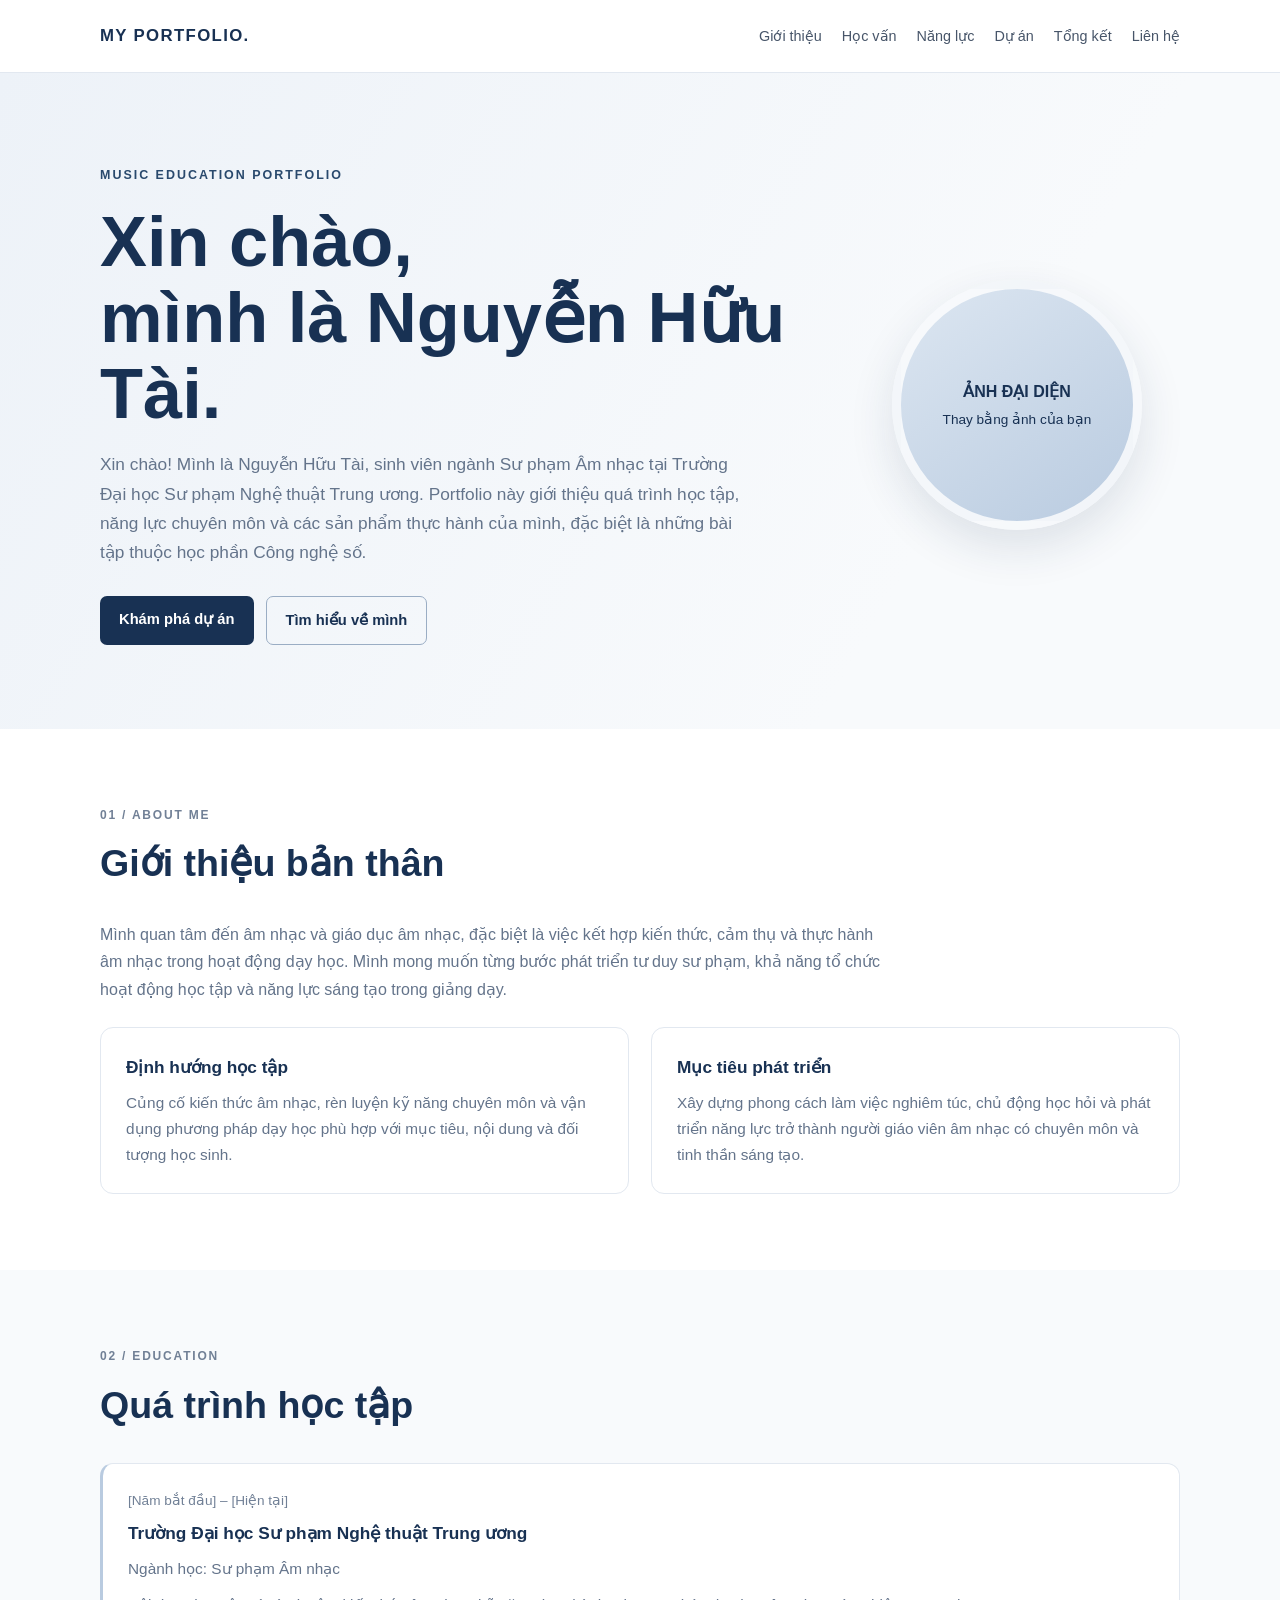
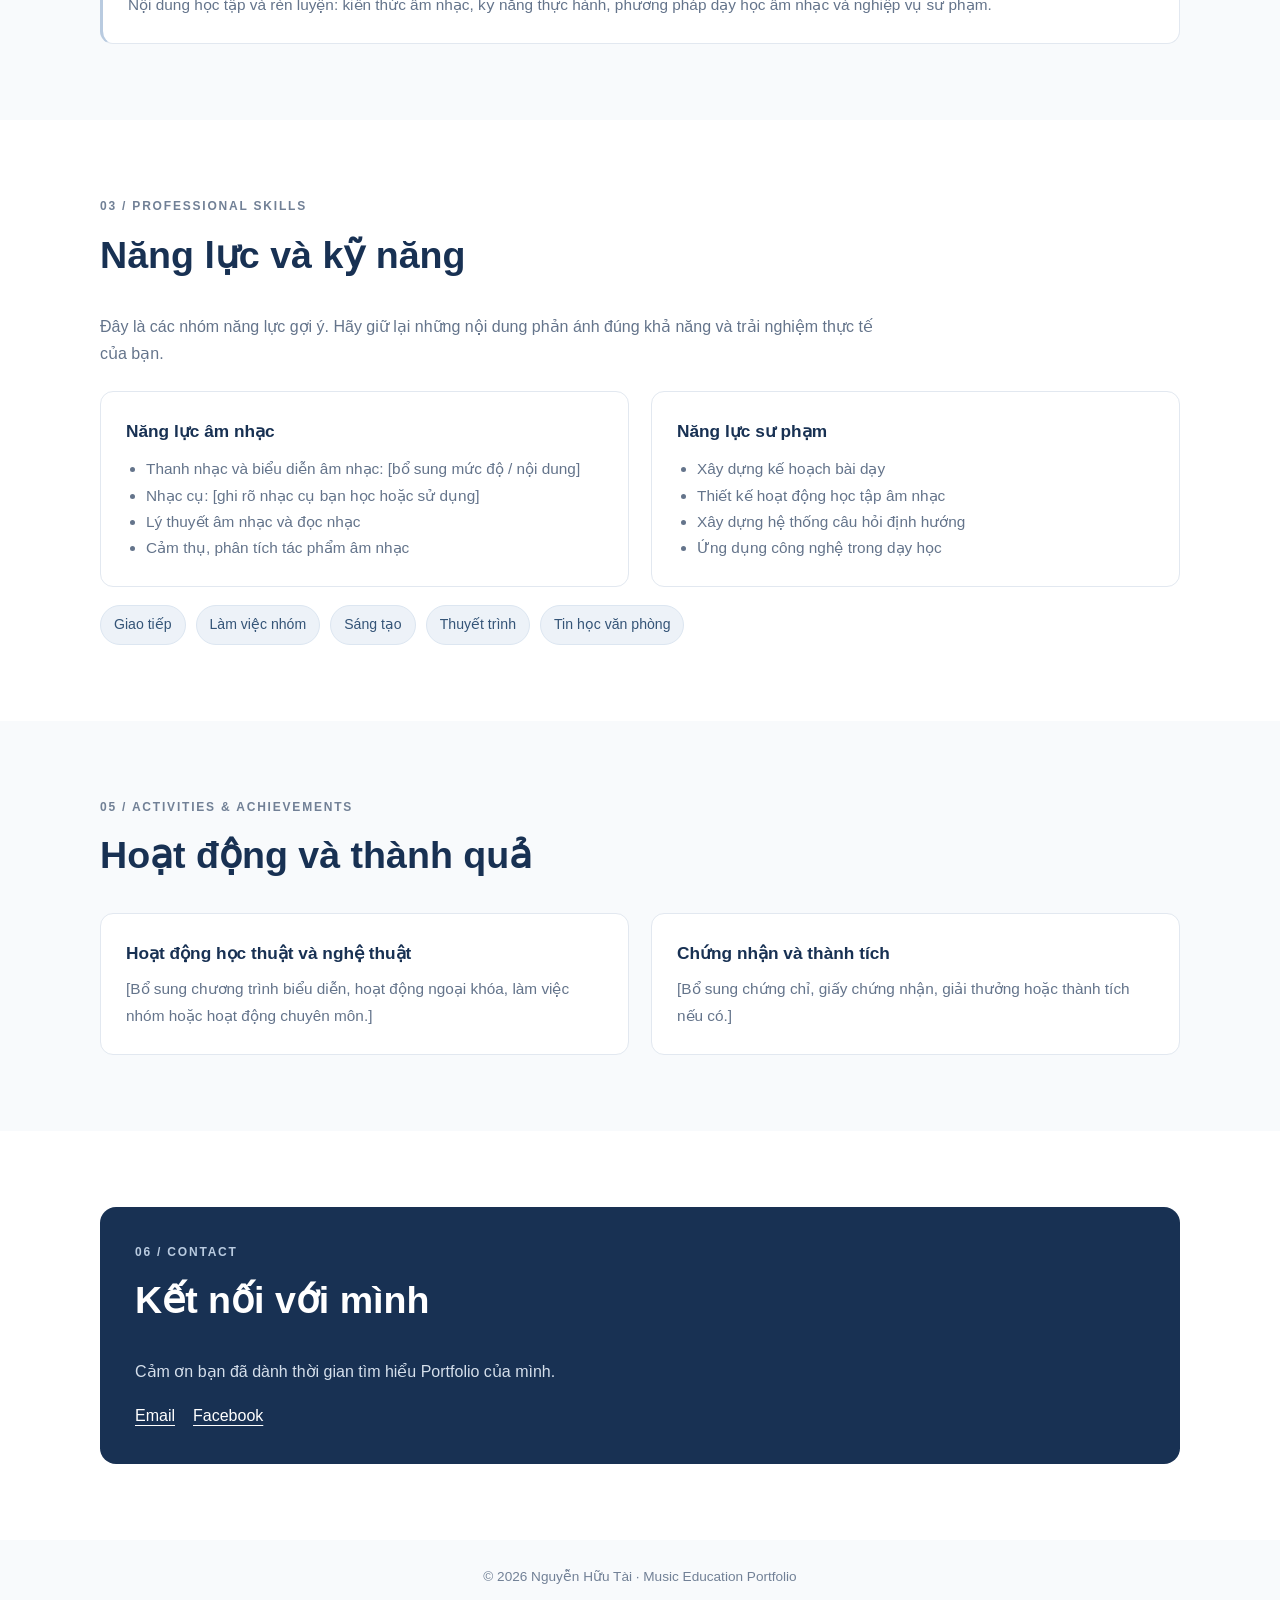
==== commit d6966bf8: "Update index.html" ====
--- a/index.html
+++ b/index.html
@@ -139,6 +139,9 @@
       <a href="#education">Học vấn</a>
       <a href="#skills">Năng lực</a>
       <a href="du-an.html">Dự án</a>
+      
+<a href="tong-ket.html">Tổng kết</a>
+
       <a href="#contact">Liên hệ</a>
     </div>
   </nav>
